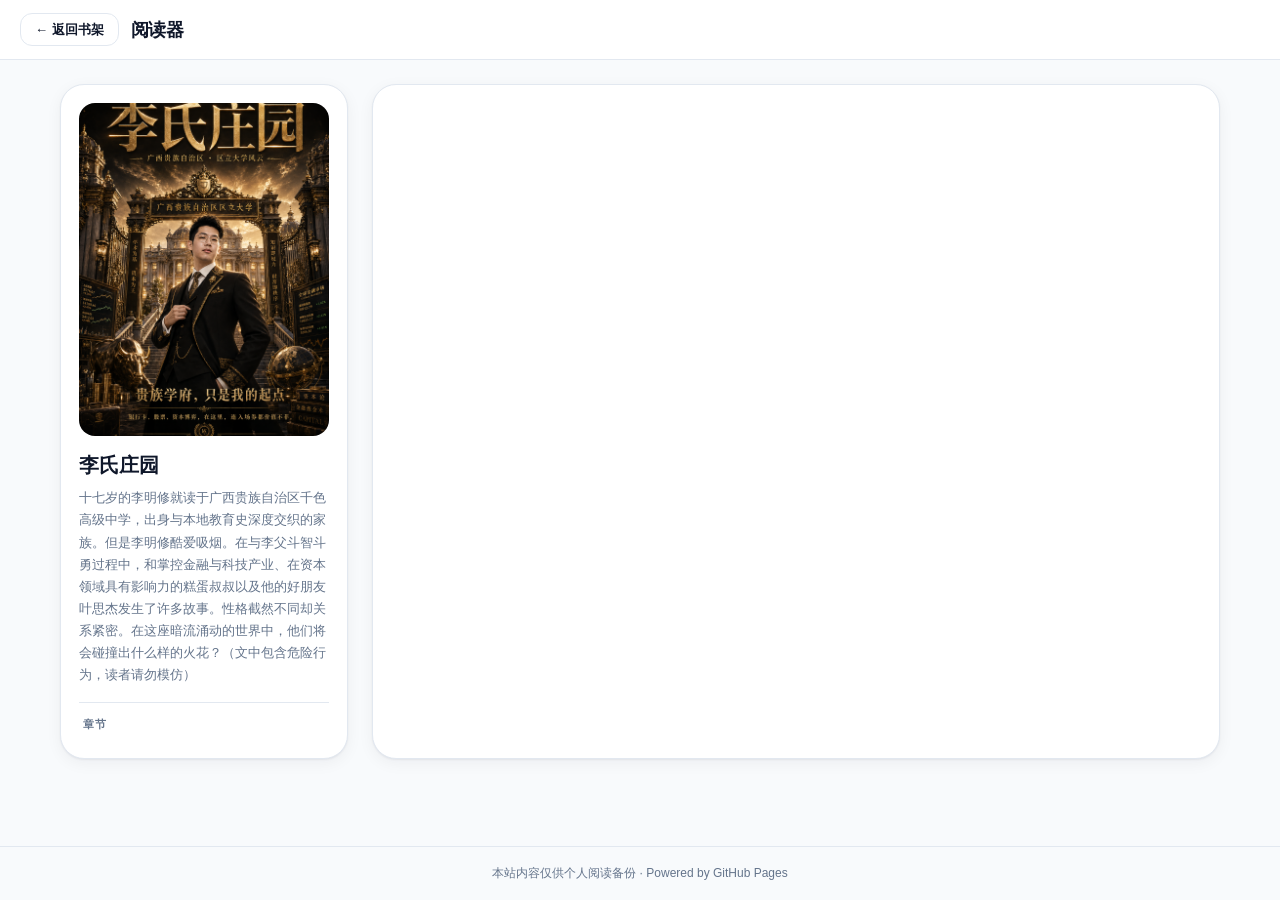
==== reader.html @ ca93f8aa "添加 GitHub Pages 阅读站点：书架选书 + 章节阅读，直读原始小说文件与图片" ====
<!DOCTYPE html>
<html lang="zh-CN">
<head>
<meta charset="utf-8">
<meta name="viewport" content="width=device-width, initial-scale=1">
<title>阅读</title>
<link rel="icon" href="data:image/svg+xml,<svg xmlns='http://www.w3.org/2000/svg' viewBox='0 0 100 100'><text y='.9em' font-size='90'>📖</text></svg>">
<link rel="stylesheet" href="css/style.css">
</head>
<body>

<header class="topbar">
  <button class="back-btn" id="backBtn">← 返回书架</button>
  <div class="brand">阅读器</div>
</header>

<main class="reader-wrap">
  <div class="reader-grid">
    <aside class="sidebar" id="sidebar">
      <div class="cover" id="sideCover"></div>
      <h1 class="bookname" id="sideName"></h1>
      <p class="bookdesc" id="sideDesc"></p>
      <nav class="chapters">
        <p class="chap-label">章节</p>
        <div class="chap-list" id="chapList"></div>
      </nav>
    </aside>
    <article class="article" id="article"></article>
  </div>
</main>

<footer class="footer">本站内容仅供个人阅读备份 · Powered by GitHub Pages</footer>

<script src="js/books.js"></script>
<script src="js/reader.js"></script>
</body>
</html>
---- css/style.css ----
:root{
  --bg:#f8fafc;          /* slate-50 */
  --card:#ffffff;
  --ink:#0f172a;         /* slate-950 */
  --muted:#64748b;       /* slate-500 */
  --border:#e2e8f0;      /* slate-200 */
  --primary:#2563eb;     /* blue-600 */
  --primary-soft:#eff6ff;/* blue-50 */
  --primary-ink:#1d4ed8;
  --radius:20px;
  --shadow:0 1px 2px rgba(15,23,42,.06), 0 4px 16px rgba(15,23,42,.05);
}
*{box-sizing:border-box;margin:0;padding:0}
html,body{height:100%}
body{
  font-family:-apple-system,BlinkMacSystemFont,"Segoe UI","PingFang SC","Hiragino Sans GB","Microsoft YaHei",sans-serif;
  background:var(--bg);color:var(--ink);
  -webkit-font-smoothing:antialiased;
  display:flex;flex-direction:column;min-height:100vh;
}

/* ---------- 顶栏 ---------- */
.topbar{
  position:sticky;top:0;z-index:30;
  border-bottom:1px solid var(--border);
  background:rgba(255,255,255,.9);backdrop-filter:blur(8px);
  display:flex;align-items:center;gap:12px;
  padding:0 20px;height:60px;flex-shrink:0;
}
.brand{font-weight:900;letter-spacing:-.02em;font-size:18px}
.brand .sub{font-size:12px;font-weight:500;color:var(--muted);margin-left:8px}
.back-btn{
  display:inline-flex;align-items:center;gap:6px;
  border:1px solid var(--border);background:var(--card);
  color:var(--ink);font-weight:700;font-size:13px;line-height:1;
  border-radius:12px;padding:9px 14px;cursor:pointer;
  transition:background .15s;
}
.back-btn:hover{background:#f8fafc}

/* ---------- 书架 ---------- */
.wrap{margin:0 auto;width:100%;max-width:1200px;padding:28px 20px 48px;flex:1}
.page-title{font-size:30px;font-weight:900;letter-spacing:-.02em}
.page-sub{margin-top:6px;font-size:14px;color:var(--muted)}
.grid{
  margin-top:26px;display:grid;gap:24px;
  grid-template-columns:repeat(auto-fill,minmax(220px,1fr));
}
@media(min-width:900px){.grid{grid-template-columns:repeat(4,1fr)}}
.book-card{
  background:var(--card);border:1px solid var(--border);border-radius:var(--radius);
  overflow:hidden;box-shadow:var(--shadow);cursor:pointer;
  transition:transform .16s,box-shadow .16s;display:flex;flex-direction:column;
}
.book-card:hover{transform:translateY(-3px);box-shadow:0 8px 24px rgba(15,23,42,.12)}
.cover{
  aspect-ratio:3/4;width:100%;
  background:#f1f5f9;background-position:center;background-size:cover;
}
.book-body{padding:16px;display:flex;flex-direction:column;gap:8px;flex:1}
.book-title{font-size:16px;font-weight:900;line-height:1.3}
.book-meta{font-size:12px;font-weight:700;color:var(--primary-ink);background:var(--primary-soft);
  border-radius:999px;padding:3px 10px;align-self:flex-start}
.book-intro{font-size:13px;line-height:1.7;color:var(--muted);
  display:-webkit-box;-webkit-line-clamp:4;-webkit-box-orient:vertical;overflow:hidden}

/* ---------- 阅读页布局 ---------- */
.reader-wrap{margin:0 auto;width:100%;max-width:1200px;padding:24px 20px 48px;flex:1}
.reader-grid{display:grid;gap:24px;grid-template-columns:1fr}
@media(min-width:1024px){.reader-grid{grid-template-columns:18rem minmax(0,1fr)}}
.sidebar{
  order:-1;height:fit-content;border:1px solid var(--border);border-radius:24px;
  background:var(--card);padding:18px;box-shadow:var(--shadow);position:sticky;top:76px;
}
.sidebar .cover{border-radius:16px}
.bookname{margin-top:16px;font-size:20px;font-weight:900}
.bookdesc{margin-top:8px;font-size:13px;line-height:1.7;color:var(--muted)}
.chapters{margin-top:16px;border-top:1px solid var(--border);padding-top:14px}
.chap-label{font-size:11px;font-weight:800;text-transform:uppercase;letter-spacing:.05em;color:var(--muted);padding:0 4px}
.chap-list{margin-top:8px;max-height:400px;overflow-y:auto;display:flex;flex-direction:column;gap:2px;padding-right:4px}
.chap-item{
  border:0;background:transparent;text-align:left;width:100%;
  color:var(--muted);font-size:13px;line-height:1.4;padding:9px 12px;border-radius:12px;
  cursor:pointer;transition:background .15s,color .15s;
}
.chap-item:hover{background:#f1f5f9;color:var(--ink)}
.chap-item.active{background:var(--ink);color:#fff;font-weight:700}

/* ---------- 正文 ---------- */
.article{
  border:1px solid var(--border);border-radius:24px;background:var(--card);
  padding:36px 20px;box-shadow:var(--shadow);
}
@media(min-width:768px){.article{padding:48px 48px}}
.article-header{border-bottom:1px solid #f1f5f9;padding-bottom:22px}
.article-book{font-size:13px;font-weight:700;color:var(--primary-ink)}
.article-title{margin-top:8px;font-size:28px;font-weight:900;letter-spacing:-.02em}
.prose{margin-top:26px;font-size:17px;line-height:2;color:#1f2937}
.prose p{margin:0 0 1.2em;white-space:pre-wrap}
.prose p:last-child{margin-bottom:0}
.prose .novel-img{margin:1.6em auto;text-align:center}
.prose .novel-img img{
  max-width:100%;height:auto;border-radius:12px;
  box-shadow:0 4px 20px rgba(15,23,42,.14);display:block;margin:0 auto;
}
.prose .novel-img figcaption{margin-top:10px;font-size:13px;color:var(--muted)}
.article-footer{
  margin-top:40px;padding-top:22px;border-top:1px solid #f1f5f9;
  display:flex;justify-content:space-between;gap:12px;align-items:center;
}
.nav-btn{
  display:inline-flex;align-items:center;justify-content:center;
  background:var(--primary);color:#fff;font-weight:700;font-size:14px;
  border:0;border-radius:14px;padding:12px 22px;cursor:pointer;gap:6px;
  transition:background .15s;flex-shrink:0;
}
.nav-btn:hover{background:var(--primary-ink)}
.nav-btn:disabled{background:#cbd5e1;cursor:not-allowed}
.nav-btn.ghost{background:transparent;color:var(--muted);border:1px solid var(--border)}
.nav-btn.ghost:hover:not(:disabled){background:#f8fafc;color:var(--ink)}
.placeholder{
  border:1px dashed var(--border);border-radius:20px;padding:80px 20px;text-align:center;
  color:var(--muted);background:var(--card);
}

/* ---------- 页脚 ---------- */
.footer{border-top:1px solid var(--border);color:var(--muted);font-size:12px;
  text-align:center;padding:18px 20px;flex-shrink:0}

/* 滚动条美化 */
.chap-list::-webkit-scrollbar{width:6px}
.chap-list::-webkit-scrollbar-thumb{background:#cbd5e1;border-radius:3px}
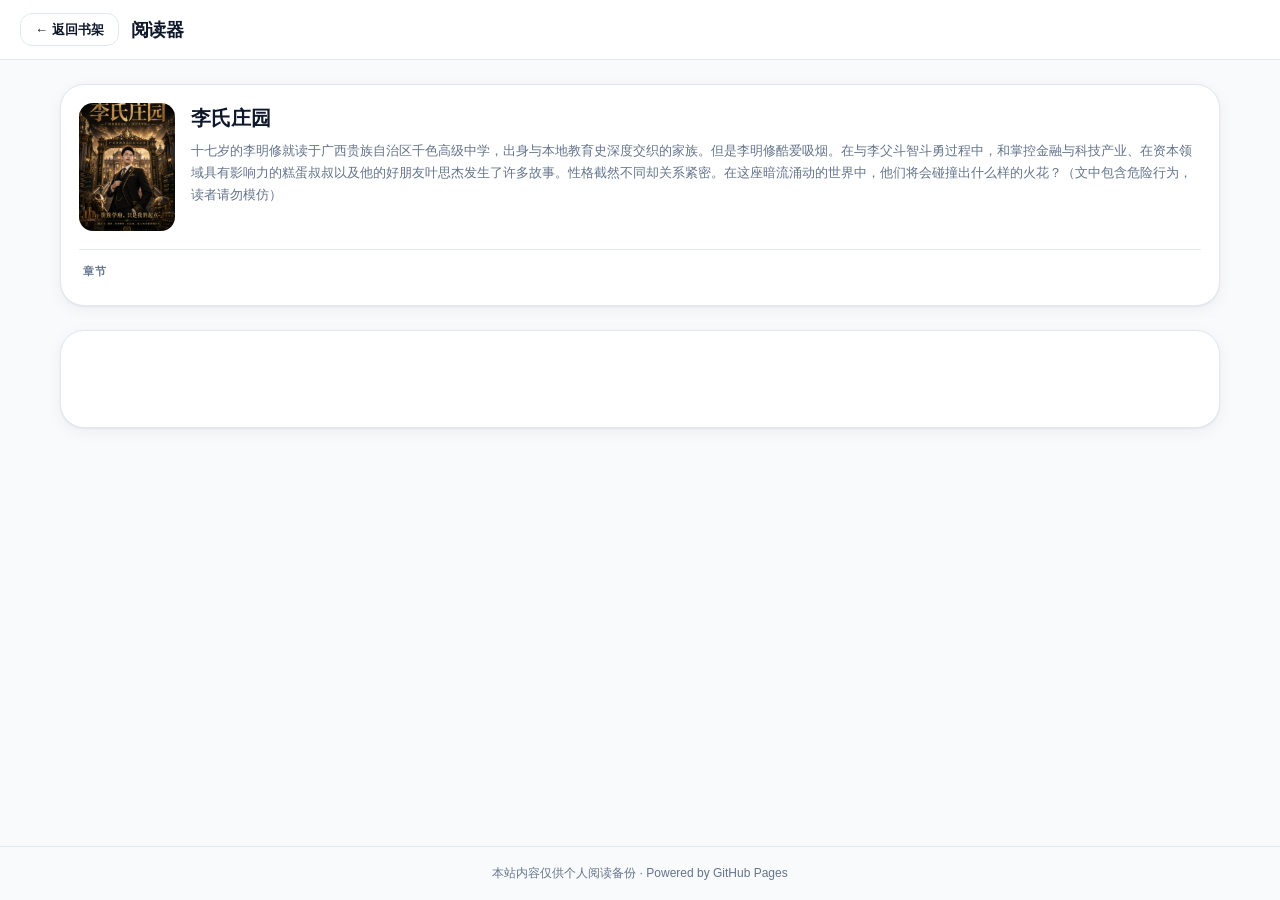
==== commit 19cdad82: "修复阅读页排版：正文改为显示在封面与章节信息下方，避免重叠" ====
--- a/reader.html
+++ b/reader.html
@@ -16,10 +16,14 @@
 
 <main class="reader-wrap">
   <div class="reader-grid">
-    <aside class="sidebar" id="sidebar">
-      <div class="cover" id="sideCover"></div>
-      <h1 class="bookname" id="sideName"></h1>
-      <p class="bookdesc" id="sideDesc"></p>
+<aside class="sidebar" id="sidebar">
+      <div class="sidebar-head">
+        <div class="cover" id="sideCover"></div>
+        <div class="side-meta">
+          <h1 class="bookname" id="sideName"></h1>
+          <p class="bookdesc" id="sideDesc"></p>
+        </div>
+      </div>
       <nav class="chapters">
         <p class="chap-label">章节</p>
         <div class="chap-list" id="chapList"></div>
--- a/css/style.css
+++ b/css/style.css
@@ -64,18 +64,23 @@
 .book-intro{font-size:13px;line-height:1.7;color:var(--muted);
   display:-webkit-box;-webkit-line-clamp:4;-webkit-box-orient:vertical;overflow:hidden}
 
-/* ---------- 阅读页布局 ---------- */
+/* ---------- 阅读页布局（上下结构：书籍信息在上，正文在下） ---------- */
 .reader-wrap{margin:0 auto;width:100%;max-width:1200px;padding:24px 20px 48px;flex:1}
 .reader-grid{display:grid;gap:24px;grid-template-columns:1fr}
-@media(min-width:1024px){.reader-grid{grid-template-columns:18rem minmax(0,1fr)}}
 .sidebar{
   order:-1;height:fit-content;border:1px solid var(--border);border-radius:24px;
-  background:var(--card);padding:18px;box-shadow:var(--shadow);position:sticky;top:76px;
+  background:var(--card);padding:18px;box-shadow:var(--shadow);
+  /* 用上下布局，正文始终显示在书籍信息下方，不做 sticky 以免与正文重叠 */
 }
-.sidebar .cover{border-radius:16px}
-.bookname{margin-top:16px;font-size:20px;font-weight:900}
+.sidebar-head{display:flex;gap:16px;align-items:flex-start}
+.sidebar .cover{
+  width:96px;aspect-ratio:3/4;flex-shrink:0;border-radius:14px;
+  background:#f1f5f9;background-position:center;background-size:cover;
+}
+.side-meta{flex:1;min-width:0}
+.bookname{margin-top:2px;font-size:20px;font-weight:900}
 .bookdesc{margin-top:8px;font-size:13px;line-height:1.7;color:var(--muted)}
-.chapters{margin-top:16px;border-top:1px solid var(--border);padding-top:14px}
+.chapters{margin-top:18px;border-top:1px solid var(--border);padding-top:14px}
 .chap-label{font-size:11px;font-weight:800;text-transform:uppercase;letter-spacing:.05em;color:var(--muted);padding:0 4px}
 .chap-list{margin-top:8px;max-height:400px;overflow-y:auto;display:flex;flex-direction:column;gap:2px;padding-right:4px}
 .chap-item{
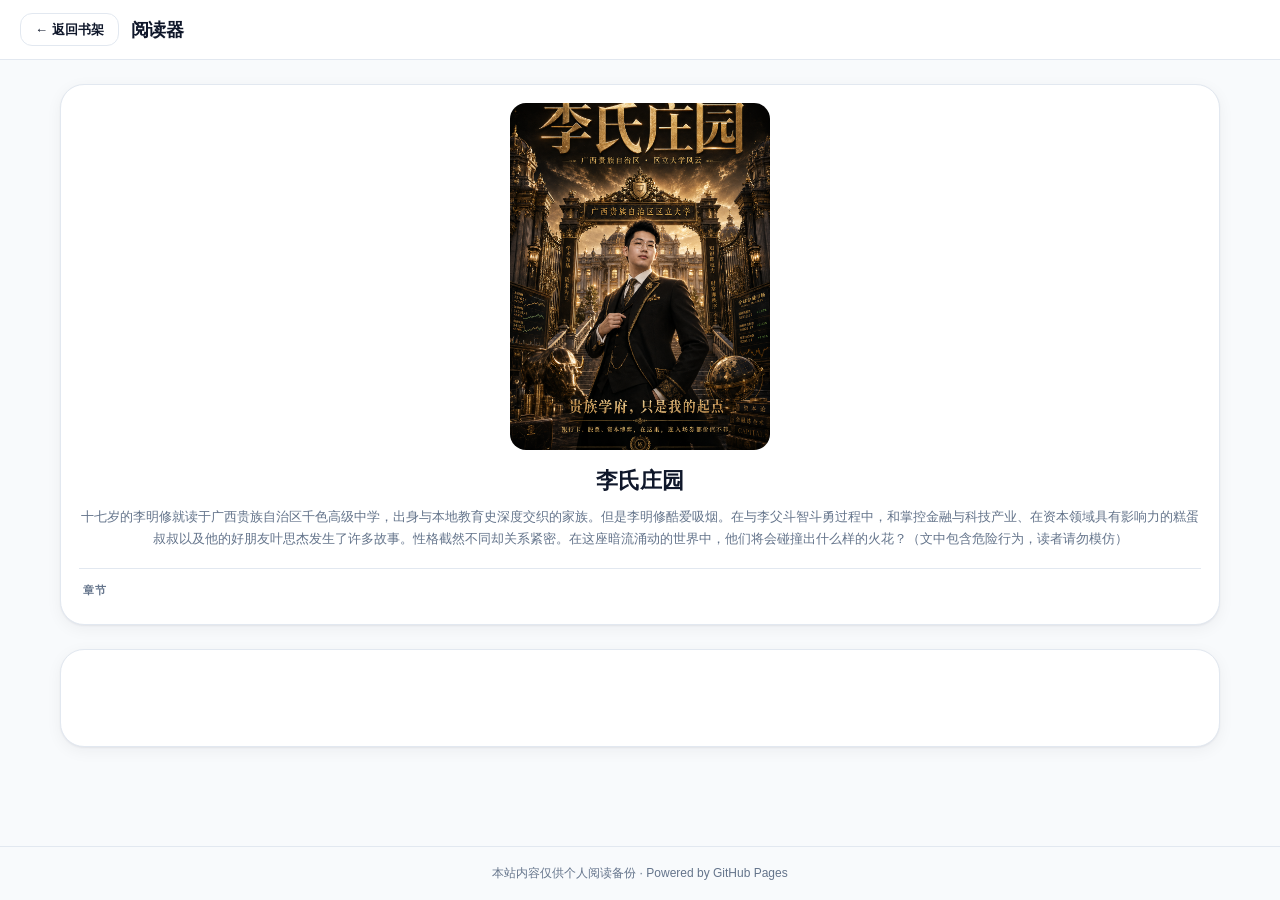
==== commit 57bce761: "阅读页封面恢复为大封面并居中显示" ====
--- a/reader.html
+++ b/reader.html
@@ -17,13 +17,9 @@
 <main class="reader-wrap">
   <div class="reader-grid">
 <aside class="sidebar" id="sidebar">
-      <div class="sidebar-head">
-        <div class="cover" id="sideCover"></div>
-        <div class="side-meta">
-          <h1 class="bookname" id="sideName"></h1>
-          <p class="bookdesc" id="sideDesc"></p>
-        </div>
-      </div>
+      <div class="cover" id="sideCover"></div>
+      <h1 class="bookname" id="sideName"></h1>
+      <p class="bookdesc" id="sideDesc"></p>
       <nav class="chapters">
         <p class="chap-label">章节</p>
         <div class="chap-list" id="chapList"></div>
--- a/css/style.css
+++ b/css/style.css
@@ -72,14 +72,12 @@
   background:var(--card);padding:18px;box-shadow:var(--shadow);
   /* 用上下布局，正文始终显示在书籍信息下方，不做 sticky 以免与正文重叠 */
 }
-.sidebar-head{display:flex;gap:16px;align-items:flex-start}
 .sidebar .cover{
-  width:96px;aspect-ratio:3/4;flex-shrink:0;border-radius:14px;
+  width:min(100%, 260px);aspect-ratio:3/4;margin:0 auto;border-radius:16px;
   background:#f1f5f9;background-position:center;background-size:cover;
 }
-.side-meta{flex:1;min-width:0}
-.bookname{margin-top:2px;font-size:20px;font-weight:900}
-.bookdesc{margin-top:8px;font-size:13px;line-height:1.7;color:var(--muted)}
+.bookname{margin-top:16px;font-size:22px;font-weight:900;text-align:center}
+.bookdesc{margin-top:10px;font-size:13px;line-height:1.7;color:var(--muted);text-align:center}
 .chapters{margin-top:18px;border-top:1px solid var(--border);padding-top:14px}
 .chap-label{font-size:11px;font-weight:800;text-transform:uppercase;letter-spacing:.05em;color:var(--muted);padding:0 4px}
 .chap-list{margin-top:8px;max-height:400px;overflow-y:auto;display:flex;flex-direction:column;gap:2px;padding-right:4px}
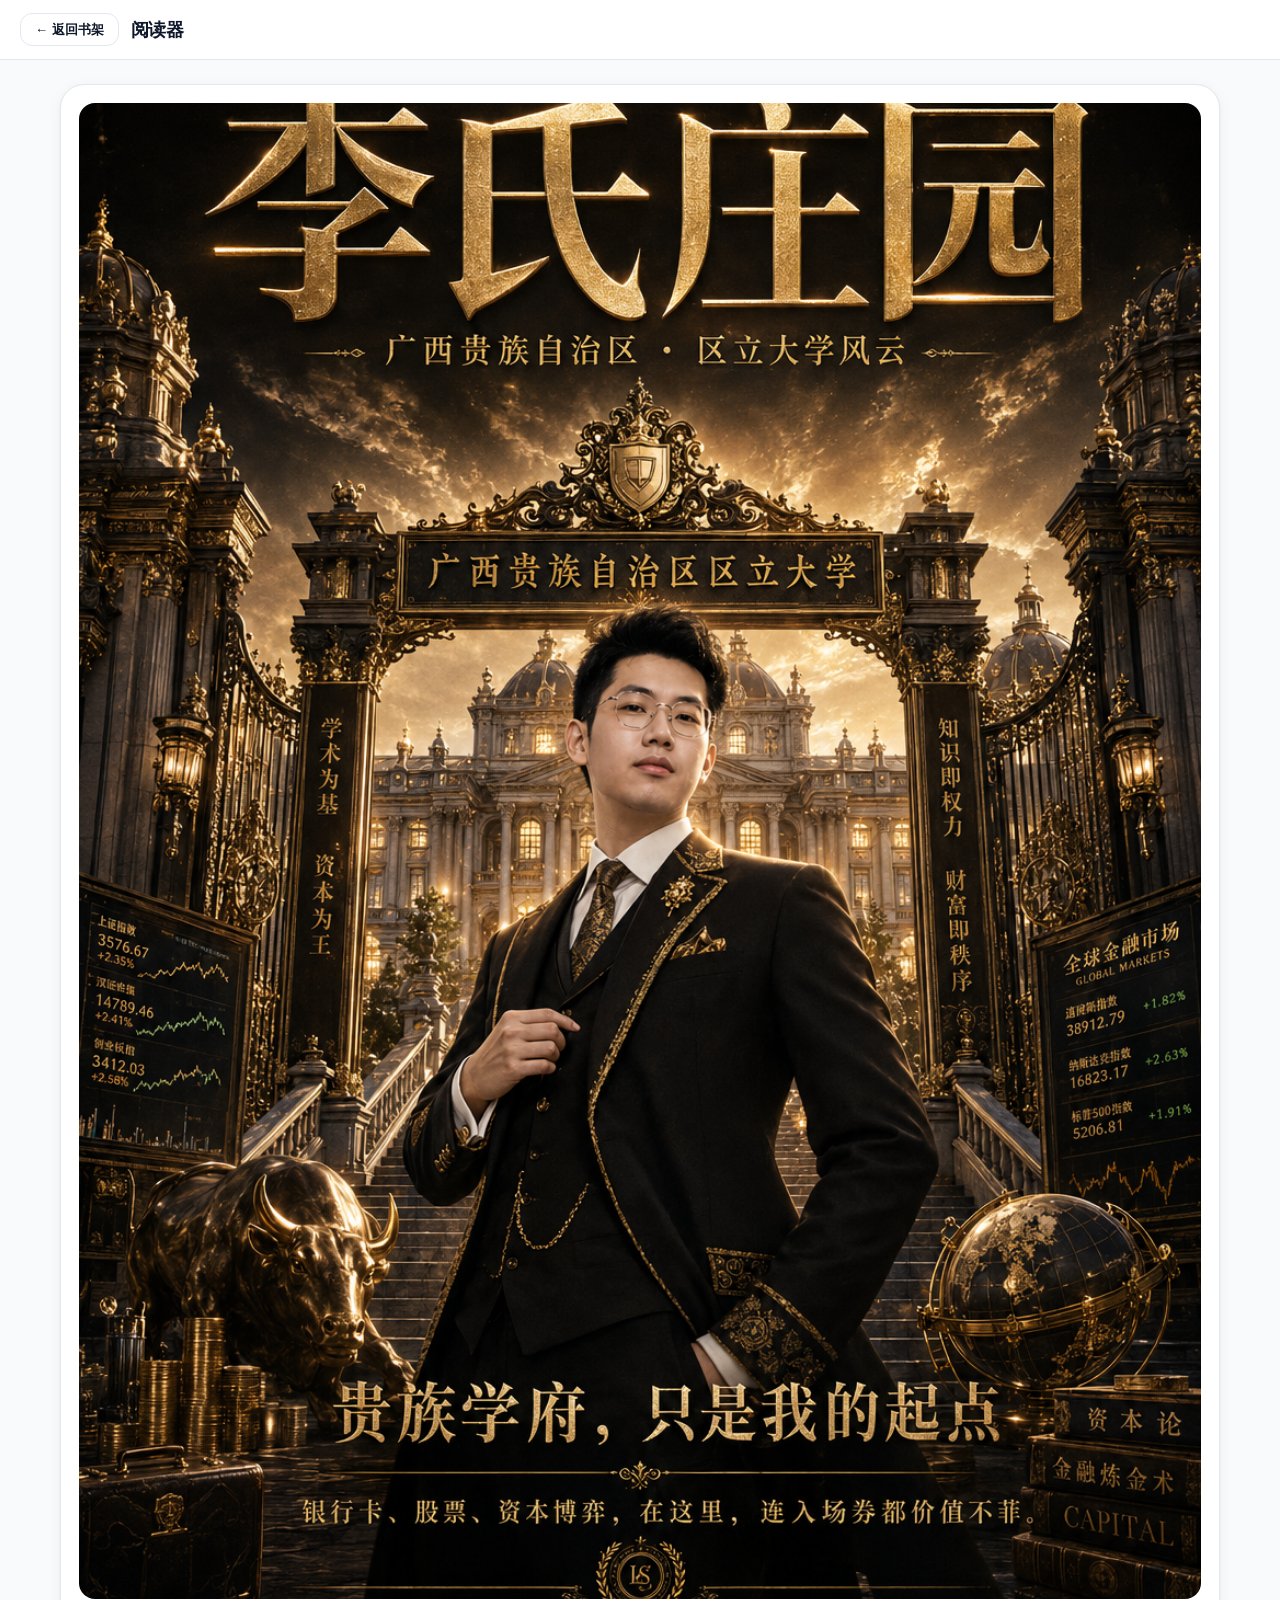
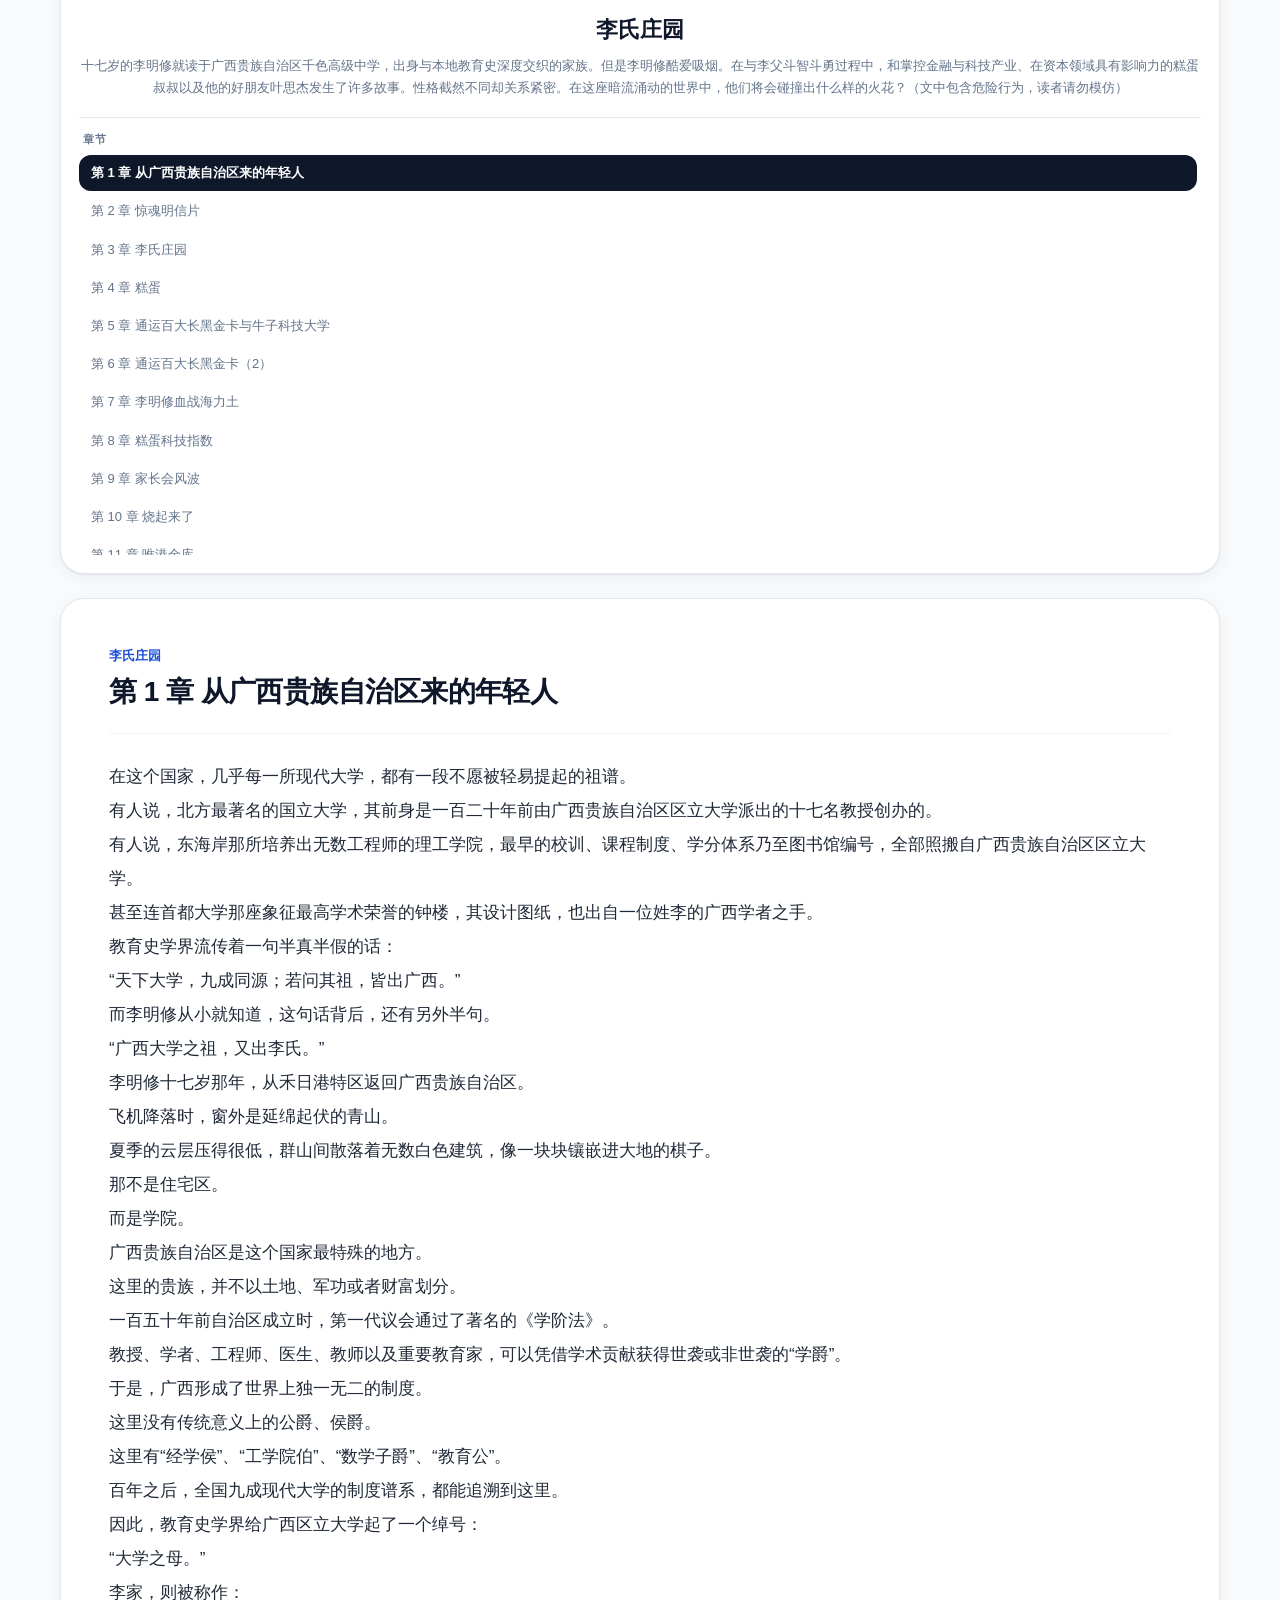
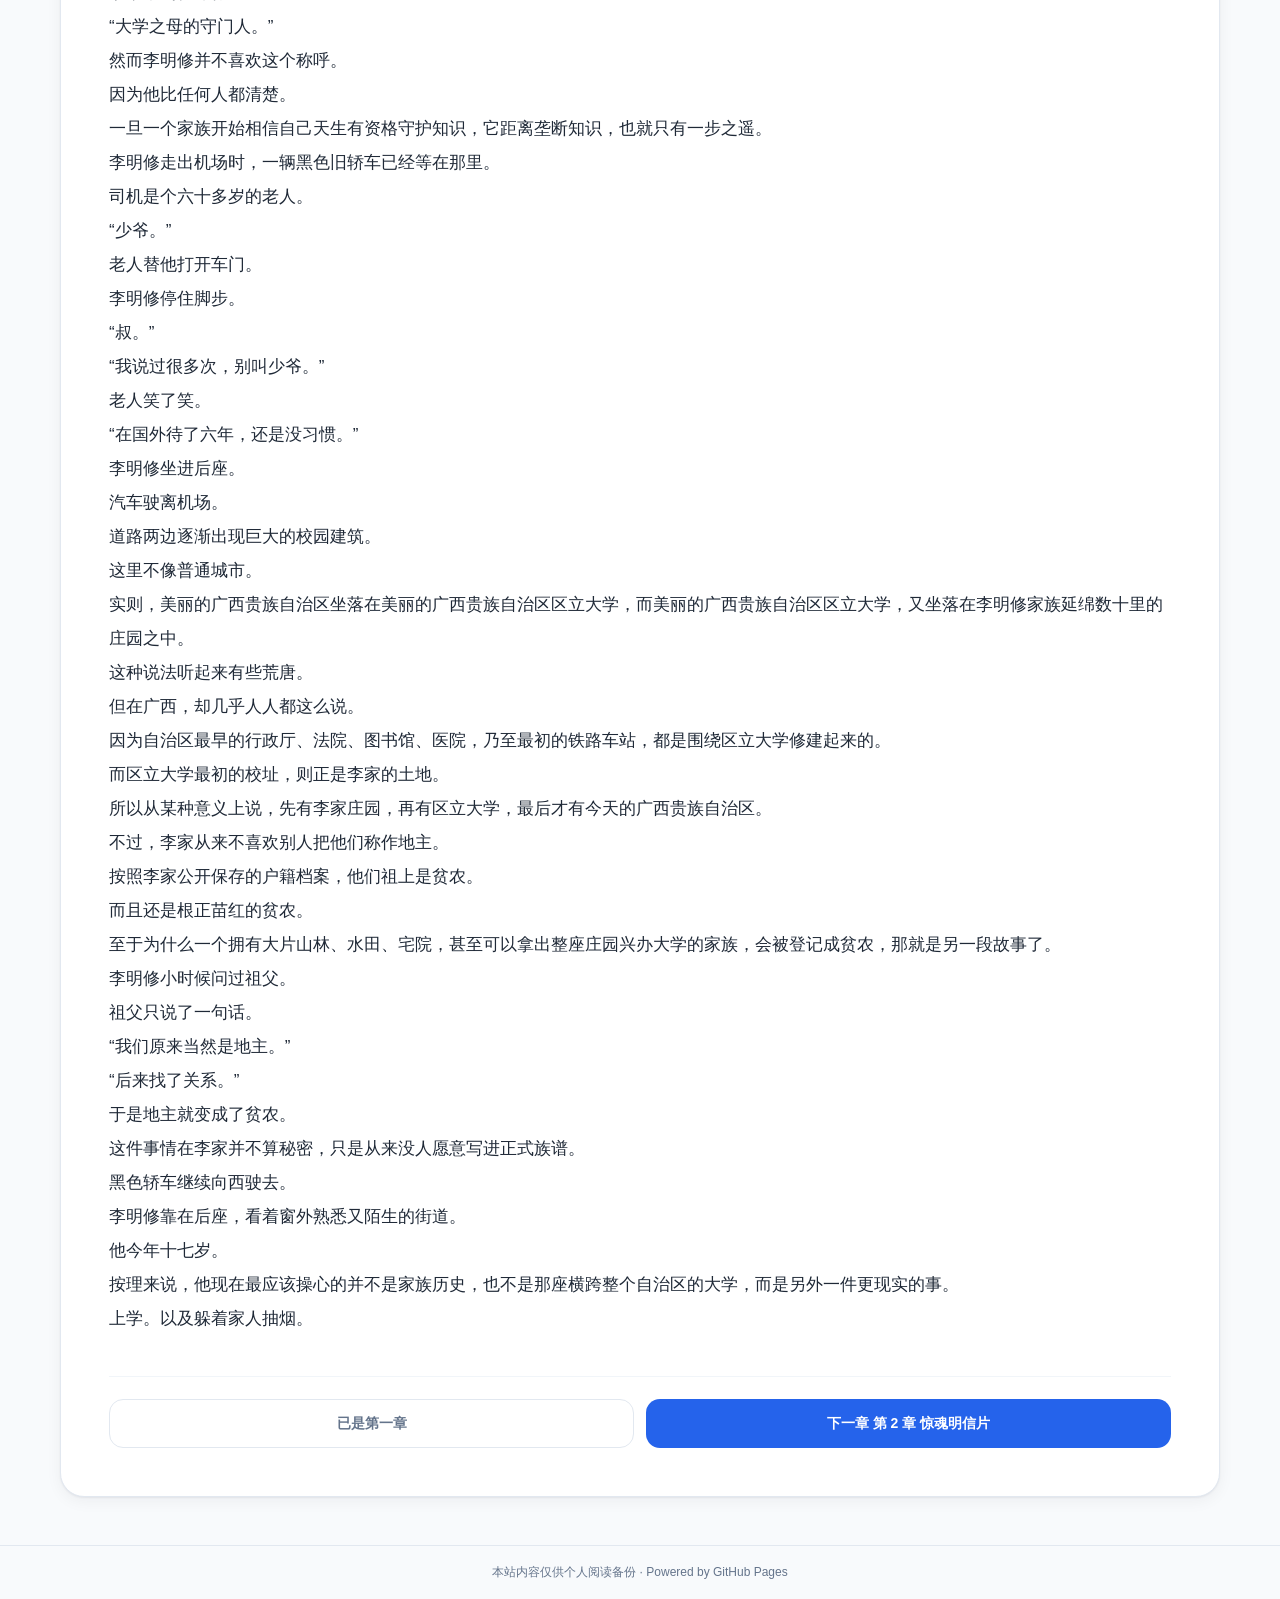
==== commit fcf6b5f0: "fix: use chapter catalogs on shelf and rebuild catalogs for Pages" ====
--- a/reader.html
+++ b/reader.html
@@ -32,6 +32,7 @@
 <footer class="footer">本站内容仅供个人阅读备份 · Powered by GitHub Pages</footer>
 
 <script src="js/books.js"></script>
+<script src="js/catalog.js"></script>
 <script src="js/reader.js"></script>
 </body>
 </html>
--- a/css/style.css
+++ b/css/style.css
@@ -73,7 +73,7 @@
   /* 用上下布局，正文始终显示在书籍信息下方，不做 sticky 以免与正文重叠 */
 }
 .sidebar .cover{
-  width:min(100%, 260px);aspect-ratio:3/4;margin:0 auto;border-radius:16px;
+  width:100%;aspect-ratio:3/4;border-radius:16px;
   background:#f1f5f9;background-position:center;background-size:cover;
 }
 .bookname{margin-top:16px;font-size:22px;font-weight:900;text-align:center}
@@ -109,13 +109,14 @@
 .prose .novel-img figcaption{margin-top:10px;font-size:13px;color:var(--muted)}
 .article-footer{
   margin-top:40px;padding-top:22px;border-top:1px solid #f1f5f9;
-  display:flex;justify-content:space-between;gap:12px;align-items:center;
+  display:flex;flex-wrap:wrap;justify-content:space-between;gap:12px;align-items:stretch;
 }
 .nav-btn{
   display:inline-flex;align-items:center;justify-content:center;
   background:var(--primary);color:#fff;font-weight:700;font-size:14px;
   border:0;border-radius:14px;padding:12px 22px;cursor:pointer;gap:6px;
-  transition:background .15s;flex-shrink:0;
+  transition:background .15s;flex:1 1 240px;min-width:0;
+  white-space:normal;overflow-wrap:anywhere;text-align:left;line-height:1.6;
 }
 .nav-btn:hover{background:var(--primary-ink)}
 .nav-btn:disabled{background:#cbd5e1;cursor:not-allowed}
